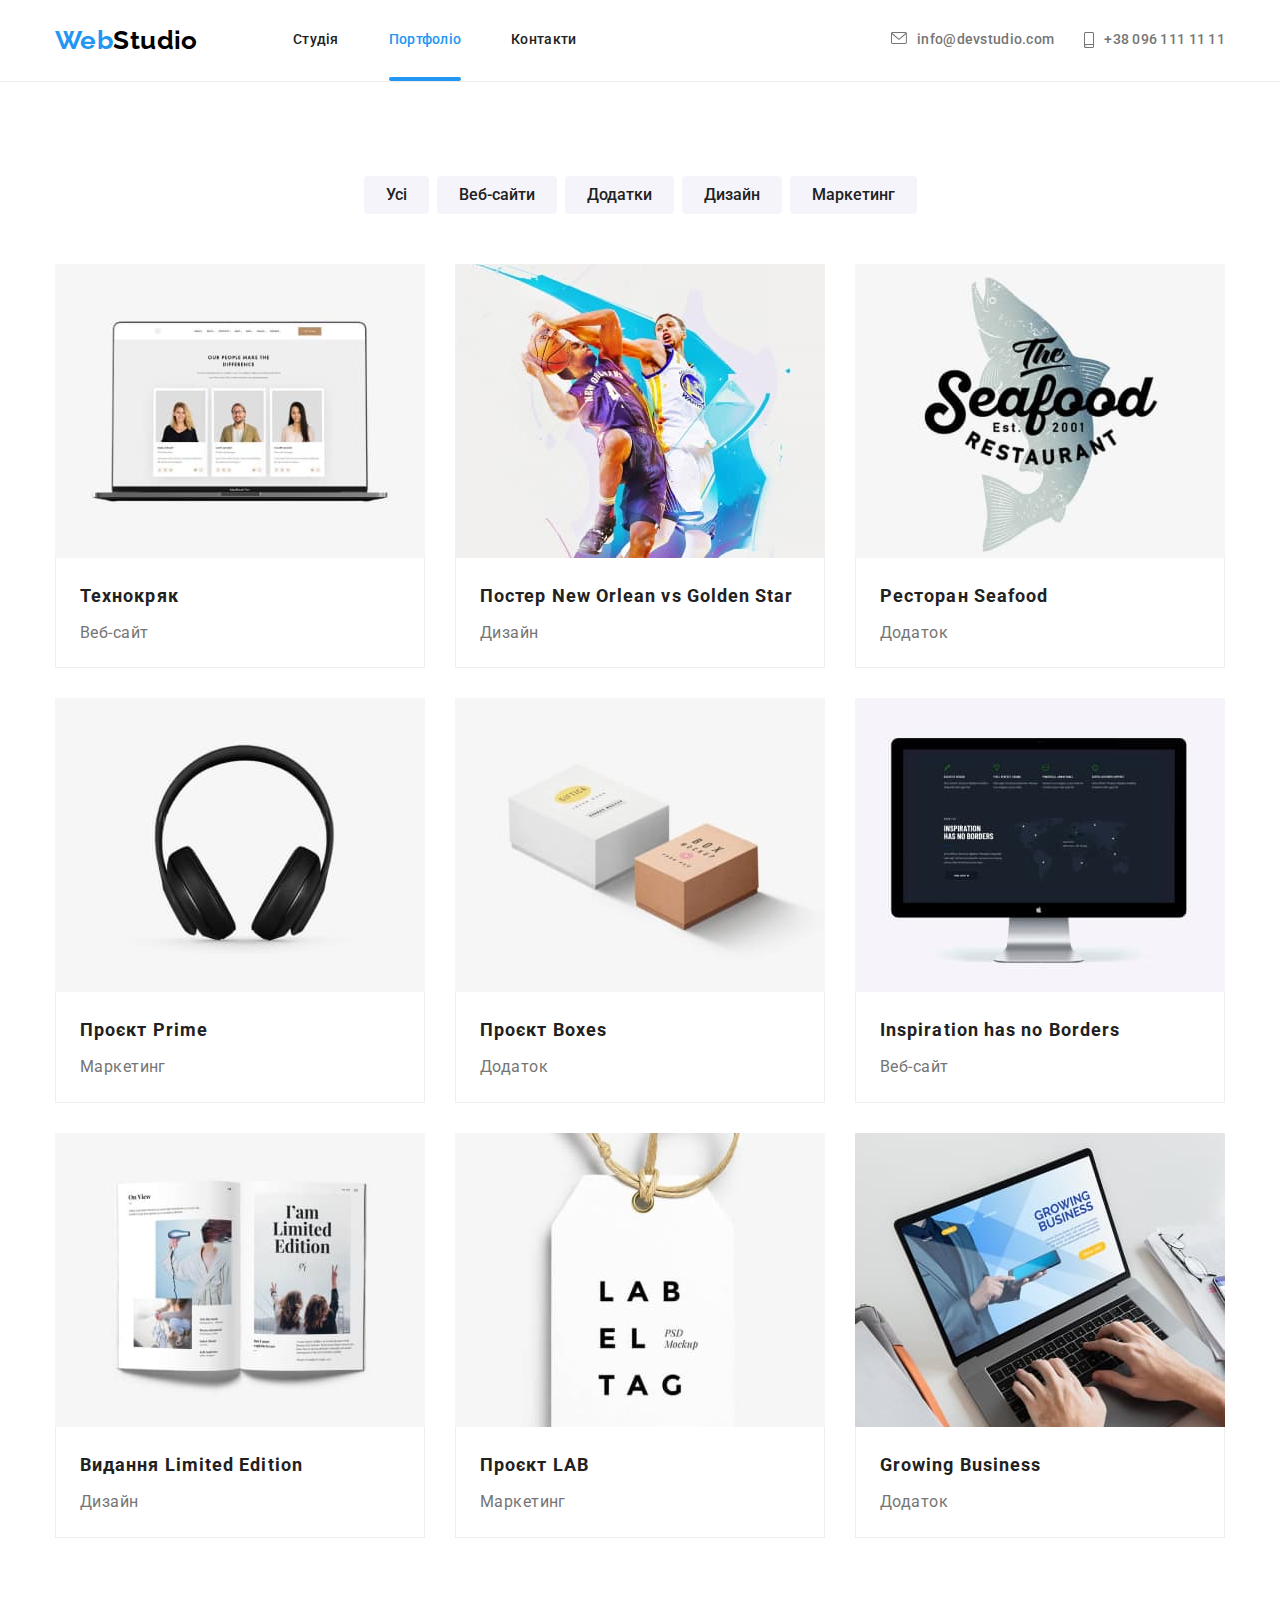
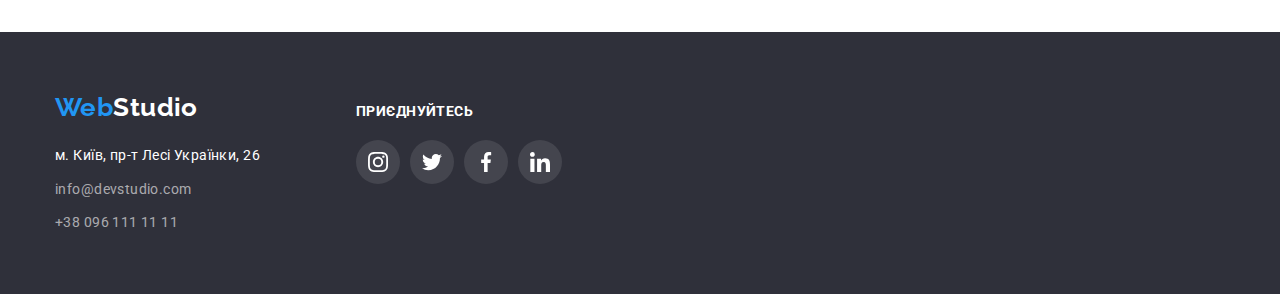
==== portfolio.html @ dd36f317 "Додає код" ====
<!DOCTYPE html>
<html lang="uk">
<head>
    <meta charset="UTF-8">
    <meta http-equiv="X-UA-Compatible" content="IE=edge">
    <meta name="viewport" content="width=device-width, initial-scale=1.0">
    <title>Document</title>

    <link href="https://fonts.googleapis.com/css2?family=Raleway:wght@700&family=Roboto:wght@400;500;700;900&display=swap" rel="stylesheet">

    <link rel="stylesheet" href="https://cdnjs.cloudflare.com/ajax/libs/modern-normalize/1.1.0/modern-normalize.min.css">

    <link rel="stylesheet" href="./css/styles.css">

   

</head>
<body>
    <!-- Шапка сайта -->
    <header class="header">
        <nav class="container main-nav">
            <a lang="en" href="./index.html" class="header-logo"><span class="web">Web</span><span
                    class="header-studio">Studio</span></a>
    
            <ul class="header-list">
                <li class="item"><a href="./index.html" class="link">Студія</a></li>
                <li class="item"><a href="./portfolio.html" class="link current">Портфоліо</a></li>
                <li class="item"><a href="" class="link">Контакти</a></li>
            </ul>
    
            <ul class="header-address-list">
                <li class="item"><a href="mailto:info@devstudio.com" class="address-mail">
                        <svg class="mail" width="16" height="12">
                            <use href="./images/icon.svg/header-symbol-defs.svg#mail"></use>
                        </svg>
                        info@devstudio.com
                    </a></li>
                <li class="item"><a href="tel:+380961111111" class="address-tel">
                        <svg class="phone" width="10" height="16">
                            <use href="./images/icon.svg/header-symbol-defs.svg#phone"></use>
                        </svg>
                        +38 096 111 11 11
                    </a></li>
            </ul>
        </nav>
    </header>

    <!-- Тіло сайта -->
    <main>
        <!-- Фільтр -->
        <section class="filter-section">
            <div class="container">
                <h1 class="visually-hidden">Фільтр</h1>
                <ul class="filter-list">
                    <li class="item"><button type="button" class="filter-button">Усі</button></li>
                    <li class="item"><button type="button" class="filter-button">Веб-сайти</button></li>
                    <li class="item"><button type="button" class="filter-button">Додатки</button></li>
                    <li class="item"><button type="button" class="filter-button">Дизайн</button></li>
                    <li class="item"><button type="button" class="filter-button">Маркетинг</button></li>
                </ul>

                <!-- Роботи -->
                <ul class="port-work-list">
                    <li class="item">
                        <a href="" class="portfolio-link">
                            <div class="work-div">
                                <img src="./images/(homework_2)_img_1.jpg" alt="Веб-сайт">
                                <p class="hover-text">
                                    Ресурс пропонує комплексні пропозиції з різним рівнем функціоналу та сервісів. 
                                    Все це дозволить відвідувачу отримати
                                    вичерпні відомості про компанію чи приватну особу.
                                </p>
                            </div>
                            <div class="filter-div">
                                <h2 class="filter-title">Технокряк</h2>
                                <p class="filter-text">Веб-сайт</p>
                            </div>
                        </a>
                    </li>
                    <li class="item">
                        <a href="" class="portfolio-link">
                            <div class="work-div">
                                <img src="./images/(homework_2)_img_2.jpg" alt="Баскетбол">
                                <p class="hover-text">
                                    Ресурс пропонує комплексні пропозиції з різним рівнем функціоналу та сервісів.
                                    Все це дозволить відвідувачу отримати
                                    вичерпні відомості про компанію чи приватну особу.
                                </p>
                            </div>
                            <div class="filter-div">
                                <h2 class="filter-title">Постер New Orlean vs Golden Star</h2>
                                <p class="filter-text">Дизайн</p>
                            </div>
                        </a>
                    </li>
                    <li class="item">
                        <a href="" class="portfolio-link">
                            <div class="work-div">
                                <img src="./images/(homework_2)_img_3.jpg" alt="Лого ресторану">
                                <p class="hover-text">
                                    Ресурс пропонує комплексні пропозиції з різним рівнем функціоналу та сервісів.
                                    Все це дозволить відвідувачу отримати
                                    вичерпні відомості про компанію чи приватну особу.
                                </p>
                            </div>
                            <div class="filter-div">
                                <h2 class="filter-title">Ресторан Seafood</h2>
                                <p class="filter-text">Додаток</p>
                            </div>
                        </a>
                    </li>
                    <li class="item">
                        <a href="" class="portfolio-link">
                            <div class="work-div">
                                <img src="./images/(homework_2)_img_4.jpg" alt="Навушники">
                                <p class="hover-text">
                                    Ресурс пропонує комплексні пропозиції з різним рівнем функціоналу та сервісів.
                                    Все це дозволить відвідувачу отримати
                                    вичерпні відомості про компанію чи приватну особу.
                                </p>
                            </div>
                            <div class="filter-div">
                                <h2 class="filter-title">Проєкт Prime</h2>
                                <p class="filter-text">Маркетинг</p>
                            </div>
                        </a>
                    </li>
                    <li class="item">
                        <a href="" class="portfolio-link">
                            <div class="work-div">
                                <img src="./images/(homework_2)_img_5.jpg" alt="Коробки">
                                <p class="hover-text">
                                    Ресурс пропонує комплексні пропозиції з різним рівнем функціоналу та сервісів.
                                    Все це дозволить відвідувачу отримати
                                    вичерпні відомості про компанію чи приватну особу.
                                </p>
                            </div>
                            <div class="filter-div">
                                <h2 class="filter-title">Проєкт Boxes</h2>
                                <p class="filter-text">Додаток</p>
                            </div>
                        </a>
                    </li>
                    <li class="item">
                        <a href="" class="portfolio-link">
                            <div class="work-div">
                                <img src="./images/(homework_2)_img_6.jpg" alt="Веб-сайт">
                                <p class="hover-text">
                                    Ресурс пропонує комплексні пропозиції з різним рівнем функціоналу та сервісів.
                                    Все це дозволить відвідувачу отримати
                                    вичерпні відомості про компанію чи приватну особу.
                                </p>
                            </div>
                            <div class="filter-div">
                                <h2 class="filter-title">Inspiration has no Borders</h2>
                                <p class="filter-text">Веб-сайт</p>
                            </div>
                        </a>
                    </li>
                    <li class="item">
                        <a href="" class="portfolio-link">
                            <div class="work-div">
                                <img src="./images/(homework_2)_img_7.jpg" alt="Журнал">
                                <p class="hover-text">
                                    Ресурс пропонує комплексні пропозиції з різним рівнем функціоналу та сервісів.
                                    Все це дозволить відвідувачу отримати
                                    вичерпні відомості про компанію чи приватну особу.
                                </p>
                            </div>
                            <div class="filter-div">
                                <h2 class="filter-title">Видання Limited Edition</h2>
                                <p class="filter-text">Дизайн</p>
                            </div>
                        </a>
                    </li>
                    <li class="item">
                        <a href="" class="portfolio-link">
                            <div class="work-div">
                                <img src="./images/(homework_2)_img_8.jpg" alt="Карточка">
                                <p class="hover-text">
                                    Ресурс пропонує комплексні пропозиції з різним рівнем функціоналу та сервісів.
                                    Все це дозволить відвідувачу отримати
                                    вичерпні відомості про компанію чи приватну особу.
                                </p>
                            </div>
                            <div class="filter-div">
                                <h2 class="filter-title">Проєкт LAB</h2>
                                <p class="filter-text">Маркетинг</p>
                            </div>
                        </a>
                    </li>
                    <li class="item">
                        <a href="" class="portfolio-link">
                            <div class="work-div">
                                <img src="./images/(homework_2)_img_9.jpg" alt="Веб-сайт">
                                <p class="hover-text">
                                    Ресурс пропонує комплексні пропозиції з різним рівнем функціоналу та сервісів.
                                    Все це дозволить відвідувачу отримати
                                    вичерпні відомості про компанію чи приватну особу.
                                </p>
                            </div>
                            <div class="filter-div">
                                <h2 class="filter-title">Growing Business</h2>
                                <p class="filter-text">Додаток</p>
                            </div>
                        </a>
                    </li>
                </ul>
            </div>
        </section>
    </main>

    <!-- Підвал -->
    <footer class="footer">
        <div class="container footer-flex">
            <div class="footer-div-address">
                <a lang="en" href="./index.html" class="footer-logo"><span class="footer-web">Web</span><span
                        class="footer-studio">Studio</span></a>
                <!-- Контакти -->
                <address class="address">
                    <ul class="footer-list">
                        <li class="item"><a href="https://goo.gl/maps/zjAsH4ex7NeBcbjW6" target="_blank"
                                class="footer-link">м. Київ, пр-т Лесі Українки, 26</a></li>
                        <li class="item"><a href="mailto:info@devstudio.com"
                                class="address-footer-mail">info@devstudio.com</a></li>
                        <li class="item"><a href="tel:+380961111111" class="address-footer-tel">+38 096 111 11 11</a></li>
                    </ul>
                </address>
            </div>
            <div class="footer-div-contact">
                <p class="come-in">ПРИЄДНУЙТЕСЬ</p>
                <ul class="footer-social-list">
                    <li class="item">
                        <a href="" class="footer-social-link" target="_blank" rel="noopener noreferrer"
                            aria-label="instagram icon">
                            <svg class="footer-social-icon" width="20" height="20">
                                <use href="./images/icon.svg/symbol-defs.svg#instagram"></use>
                            </svg>
                        </a>
                    </li>
                    <li class="item">
                        <a href="" class="footer-social-link" target="_blank" rel="noopener noreferrer"
                            aria-label="instagram icon">
                            <svg class="footer-social-icon" width="20" height="20">
                                <use href="./images/icon.svg/symbol-defs.svg#twitter"></use>
                            </svg>
                        </a>
                    </li>
                    <li class="item">
                        <a href="" class="footer-social-link" target="_blank" rel="noopener noreferrer"
                            aria-label="instagram icon">
                            <svg class="footer-social-icon" width="20" height="20">
                                <use href="./images/icon.svg/symbol-defs.svg#facebook"></use>
                            </svg>
                        </a>
                    </li>
                    <li class="item">
                        <a href="" class="footer-social-link" target="_blank" rel="noopener noreferrer"
                            aria-label="instagram icon">
                            <svg class="footer-social-icon" width="20" height="20">
                                <use href="./images/icon.svg/symbol-defs.svg#linkedin"></use>
                            </svg>
                        </a>
                    </li>
                </ul>
            </div>
        </div>
    </footer>

</body>
</html>
---- css/styles.css ----
/* INDEX.HTML */

:root {
    --primary-text-color: #757575;
    --title-text-color: #212121;
    --accent-color: #2196F3;
}

body {
    font-family: 'Roboto', sans-serif;
    font-size: 14px;
    letter-spacing: 0.03em;
    color:#212121;
}

ul {
    list-style:none;
    margin: 0;padding: 0;
}

h1,
h2,
h3,
h4,
h5,
h6 {
    margin: 0;
}

img {
    display: block;
    max-width: 100%;
    height: auto;
}

.container {
    padding-left: 15px;
    padding-right: 15px;
    margin-left: auto;
    margin-right: auto;

    width: 1200px;
    /* outline: 2px solid tomato; */
}

/* header */
.header {
    border-bottom: 1px solid #ECECEC;
}

.main-nav {
    display: flex;
    align-items: center;
}

.header-logo {
    padding-top: 25px;
    padding-bottom: 25px;
    text-decoration: none;

    width: 145px;
}

.web {
    font-family: 'Raleway';
    font-weight: 700;
    font-size: 26px;
    line-height: 1.19;
    color: var(--accent-color);
}

.header-studio {
    font-family: 'Raleway';
    font-weight: 700;
    font-size: 26px;
    line-height: 1.19;
    color: #000000;
}

.footer-web {
    font-family: 'Raleway';
    font-weight: 700;
    font-size: 26px;
    line-height: 1.19;
    color: var(--accent-color);
}

.footer-studio {
    font-family: 'Raleway';
    font-weight: 700;
    font-size: 26px;
    line-height: 1.19;
    color: #FFFFFF;
}

.header-list {
    display: flex;
    margin-left: 93px;
    width: 281px;
}

.header-list .item {
    margin-right: 50px;
}

.header-list .item:last-child {
    margin-right: 0px;
}

.link.current {
    color: var(--accent-color)
}

.link.current::after {
    content: "";
    position: absolute;
    width: 100%;
    height: 4px;
    border-radius: 2px;
    left: 0;
    bottom: -1px;

    background-color: var(--accent-color);
}

.link {
    position: relative;
    display: block;
    padding-top: 32px;
    padding-bottom: 32px;
    color: var(--title-text-color);
    font-weight: 500;
    line-height: 1.14;
    letter-spacing: 0.02em;
    text-decoration: none;

    transition: color 250ms cubic-bezier(0.4, 0, 0.2, 1);
}

.link:hover,
.link:focus {
    color: var(--accent-color);
}

.header-address-list {
    display: flex;
    margin-left: auto;
}

.header-address-list .item + .item {
    margin-left: 30px;
}

.mail {
    margin-right: 10px;
    fill: currentColor;
}

.phone {
    margin-right: 10px;
    fill: currentColor;
}

.address-mail,
.address-tel {
    display: inline-flex;
    padding-top: 32px;
    padding-bottom: 32px;
    font-weight: 500;
    line-height: 1.14;
    letter-spacing: 0.02em;
    text-decoration: none;
    color: var(--primary-text-color);

    transition: color 250ms cubic-bezier(0.4, 0, 0.2, 1);
}

.address-mail:hover,
.address-mail:focus {
    color: var(--accent-color);
}

.address-tel:hover,
.address-tel:focus {
    color: var(--accent-color);
}

/* main */
.visually-hidden {
    position: absolute;
    white-space: nowrap;
    width: 1px;
    height: 1px;
    overflow: hidden;
    border: 0;
    padding: 0;
    clip: rect(0 0 0 0);
    clip-path: inset(50%);
    margin: -1px;
}

.section {
    padding-top: 94px;
    padding-bottom: 94px;
}

/* hero-section */
.hero-section {
    max-width: 1600px;
    height: 600px;
    text-align: center;
    background-color: #2F303A;
    background-image: linear-gradient(
        to right,
        rgba(47, 48, 58, 0.4),
        rgba(47, 48, 58, 0.4)), 
        url(../images/hero-img.jpg);
}

.hero-div {
    padding-top: 200px;
    padding-bottom: 200px;
}

.hero-title {
    margin-bottom: 30px;
    margin-left: auto;
    margin-right: auto;
    width: 696px;

    color: #FFFFFF;
    font-weight: 900;
    font-size: 44px;
    line-height: 1.36;
    text-align: center;
    letter-spacing: 0.06em;
    text-transform: uppercase;
}

.hero-button {
    display: inline-block;
    border: 0px;
    border-radius: 4px;
    padding: 10px 32px;

    color: #FFFFFF;
    background-color: var(--accent-color);
   
    font-weight: 700;
    font-size: 16px;
    line-height: 1.87;
    align-items: center;
    text-align: center;
    letter-spacing: 0.06em;
    cursor: pointer;
}

/* feature-section */
.feature-list {
    display: flex;
    margin: 0;
    padding: 0;
}

.feature-list .item {
    margin-right: 30px;
    width: 270px;
}

.feature-list .item::before {
    display: block;
    content: "";
    height: 120px;
    margin-bottom: 30px;
    background-size: 70px 70px;
    background-repeat: no-repeat;
    background-position: center;
    background-color: #F5F4FA;
}

.feature-list .item:nth-child(1)::before {
    background-image: url(../images/icon.svg/antenna.svg);
}

.feature-list .item:nth-child(2)::before {
    background-image: url(../images/icon.svg/clock.svg);
}

.feature-list .item:nth-child(3)::before {
    background-size: 70px 53.6px;
    background-image: url(../images/icon.svg/Vector.svg);
}

.feature-list .item:nth-child(4)::before {
    background-image: url(../images/icon.svg/astronaut.svg);
}

.feature-list .item:last-child {
    margin-right: 0px;
}

.feature-title {
    margin-bottom: 10px;

    color: var(--title-text-color);
    font-size: 14px;
    font-weight: 700;
    line-height: 1.14;
    text-transform: uppercase;
}

.feature-text {
    margin-top: 0px;
    color: var(--primary-text-color);
    line-height: 1.71;
}

/* our-work-section */
.main-our-work {
    padding-top: 0;
}

.work-list {
    display: flex;
}

.work-list .item {
    margin-right: 30px;
}

.work-list .item:last-child {
    margin-right: 0px;
}

.our-work-title {
    margin-top: 0px;
    margin-bottom: 50px;

    color: var(--title-text-color);
    font-weight: 700;
    font-size: 36px;
    line-height: 1.16;
    text-align: center;
}

.our-work-div {
    position: relative;
}

.our-work-text {
    position: absolute;
    display: flex;
    font-weight: 700;
    font-size: 14px;
    line-height: 1.14;
    letter-spacing: 0.03em;
    text-transform: uppercase;
    justify-content: center;
    align-items: center;

    height: 70px;
    width: 100%;
    margin: 0;
    bottom: 0;

    color: #FFFFFF;
    background-color: rgba(47, 48, 58, 0.8);
}

/* team-section */
.main-team {
    background-color: #F5F4FA;
}

.team-list {
    display: flex;
    margin: 0;
    padding: 0;
}

.team-list .item {
    margin-right: 30px;

    background-color: #FFFFFF;
    box-shadow: 0px 1px 3px rgba(0, 0, 0, 0.12), 0px 1px 1px rgba(0, 0, 0, 0.14), 0px 2px 1px rgba(0, 0, 0, 0.2);
    border-radius: 0px 0px 4px 4px;
    
}

.team-list .item:last-child {
    margin-right: 0px;
}

.team-title {
    margin-bottom: 50px;

    color: var(--title-text-color);
    font-weight: 700;
    font-size: 36px;
    line-height: 1.16;
    text-align: center;
}

.team-div {
    padding-top: 30px;
    margin-bottom: 16px;
}

.member-team-title {
    margin-bottom: 10px;

    color: var(--title-text-color);
    text-align: center;
    font-weight: 500;
    font-size: 16px;
    line-height: 1.18;
}

.member-team-text {
    margin: 0px;

    color: var(--primary-text-color);
    text-align: center;
    font-size: 16px;
    line-height: 1.18;
}

.team-social-list {
    display: flex;
    justify-content: center;
    align-items: center;
    padding-bottom: 30px;
}

.team-social-list .item {
    margin-right: 10px;
    width: 44px;
    height: 44px;
    box-shadow: none;
}

.team-social-list .item:last-child {
    margin-right: 0px;
}

.team-social-link {
    display: flex;
    justify-content: center;
    align-items: center;
    border-radius: 50%;
    width: 100%;
    height: 100%;
    fill: #AFB1B8;
    background-color: #fff;

    transition: background-color 250ms cubic-bezier(0.4, 0, 0.2, 1),
    fill 250ms cubic-bezier(0.4, 0, 0.2, 1);
}


.team-social-link:hover,
.team-social-link:focus {
    background-color: var(--accent-color);
    fill: #fff;
}

/* Логотипи компаній */

.client {
    font-weight: 700;
    font-size: 36px;
    line-height: 1.16;
    text-align: center;
    letter-spacing: 0.03em;

    margin-bottom: 50px;
}

.company-icon-list {
    display: flex;
    justify-content: center;
    align-items: center;
}

.company-icon-list .item {
    margin-right: 30px;
    width: 170px;
    height: 92px;
}

.company-icon-list .item:last-child {
    margin-right: 0;
}

.company-social-link {
    display: flex;
    justify-content: center;
    align-items: center;
    width: 100%;
    height: 100%;
    border: 1px solid #AFB1B8;
    border-radius: 4px;
    fill: #AFB1B8;

    transition: border 250ms cubic-bezier(0.4, 0, 0.2, 1),
    fill 250ms cubic-bezier(0.4, 0, 0.2, 1);
}

.company-social-link:hover,
.company-social-link:focus {
    fill: var(--accent-color);
    border: 1px solid var(--accent-color);
    border-radius: 4px;
}

/* footer */

.footer {
    padding-top: 60px;
    padding-bottom: 60px;

    background-color: #2F303A;
}

.footer-flex {
    display: flex;
    align-items: baseline;
}

.footer-div-contact {
    margin-left: 70px;
}

.footer-logo {
    display: inline-block;
    margin-bottom: 20px;
    text-decoration: none;
}

.footer-list {
    width: 231px;
}

.footer-list .item {
    margin-bottom: 9px;
}

.footer-list .item:last-child {
    margin-bottom: 0px;
}

.footer-link {
    color: #FFFFFF;
    font-style: normal;
    line-height: 1.74;
    text-decoration: none;
}

.address-footer-mail,
.address-footer-tel {
    color: rgba(255, 255, 255, 0.6);
    font-style: normal;
    line-height: 1.74;
    text-decoration: none;
}

.come-in {
    font-weight: 700;
    font-size: 14px;
    line-height: 1.14;
    letter-spacing: 0.03em;
    text-transform: uppercase;

    margin-top: 0;
    margin-bottom: 20px;

    color: #FFFFFF;
}

.footer-social-list {
    display: flex;
    justify-content: center;
    align-items: center;
}

.footer-social-list .item {
    margin-right: 10px;
    width: 44px;
    height: 44px;
}

.footer-social-list .item:last-child {
    margin-right: 0px;
}

.footer-social-link {
    display: flex;
    justify-content: center;
    align-items: center;
    border-radius: 50%;
    width: 100%;
    height: 100%;
    fill: #fff;
    background-color: rgba(255, 255, 255, 0.1);

    transition: background-color 250ms cubic-bezier(0.4, 0, 0.2, 1),
    fill 250ms cubic-bezier(0.4, 0, 0.2, 1);
}

.footer-social-link:hover,
.footer-social-link:focus {
    fill: #fff;
    background-color: var(--accent-color);
}

.footer-div-subscribe {
    margin-left: auto;
}

.subscribe {
    font-weight: 700;
    font-size: 14px;
    line-height: 1.14px;
    letter-spacing: 0.03em;
    text-transform: uppercase;

    margin-bottom: 20px;
    
    color: #FFFFFF;
}

.mail-sb {
    font-size: 16px;
    line-height: 20px;

    color: rgba(255, 255, 255, 0.6);
}

.submit {
    margin-left: 12px;
}

.telegram {
    display: flex;
    justify-content: center;
    align-items: center;

    margin-left: 10px;
    width: 200px;
    height: 50px;
}

/* PORTFOLIO.HTML */
.filter-section {
    padding-top: 94px;
    padding-bottom: 94px;
}

.filter-list {
    display: flex;
    margin-bottom: 50px;
    justify-content: center;
}

.filter-list .item {
    margin-right: 8px;
}

.filter-list .item:last-child {
    margin-right: 0px;
}

.filter-button {
    padding: 6px 22px;
    border: 0px;
    border-radius: 4px;

    color: var(--title-text-color);
    font-family: inherit;
    background-color: #F5F4FA;
    font-weight: 500;
    font-size: 16px;
    line-height: 1.6;
    cursor: pointer;

    transition: background-color 250ms cubic-bezier(0.4, 0, 0.2, 1),
    color 250ms cubic-bezier(0.4, 0, 0.2, 1),
    box-shadow 250ms cubic-bezier(0.4, 0, 0.2, 1);
}

.filter-button:hover,
.filter-button:focus {
    color: #FFFFFF;
    background-color: var(--accent-color);
    box-shadow: 0px 3px 1px rgba(0, 0, 0, 0.1), 0px 1px 2px rgba(0, 0, 0, 0.08), 0px 2px 2px rgba(0, 0, 0, 0.12);
    border-radius: 4px;
}

/* Роботи */
.port-work-section {
    padding-bottom: 94px;
}

.port-work-list {
    display: flex;
    margin: 0;
    padding: 0px;
    flex-wrap: wrap;
    gap: 30px;
}

.port-work-list .item {
    /* margin-right: 30px; */
    /* margin-bottom: 30px; */
    flex-basis: calc((100% - 60px) / 3);
}

.port-work-list .item:nth-child(3n) {
    margin-right: 0px;
}

.port-work-list .item:nth-child(n + 7) {
    margin-bottom: 0px;
}

.portfolio-link {
    display: block;
    text-decoration: none;
}

.portfolio-link:hover,
.portfolio-link:focus {
    box-shadow: 0px 1px 1px rgba(0, 0, 0, 0.12), 0px 4px 4px rgba(0, 0, 0, 0.06), 1px 4px 6px rgba(0, 0, 0, 0.16);
}

.filter-div {
    border-left: 1px solid #EEEEEE;
    border-right: 1px solid #EEEEEE;
    border-bottom: 1px solid #EEEEEE;
    padding: 20px 24px;
    width: 370px;
}

.filter-title {
    margin-bottom: 4px;

    color: var(--title-text-color);
    font-weight: 700;
    font-size: 18px;
    line-height: 2;    
    letter-spacing: 0.06em;
}

.filter-text {
    margin: 0;

    color: var(--primary-text-color);
    font-size: 16px;
    line-height: 1.87;
}

.work-div {
    position: relative;
    overflow: hidden;
}

.hover-text {
    position: absolute;
    display: block;
    font-size: 18px;
    line-height: 1.55;
    letter-spacing: 0.03em;

    padding: 63px 24px;
    margin: 0;
    bottom: 0;
    height: 100%;
    width: 100%;

    color: #FFFFFF;
    background-color: rgba(33, 150, 243, 0.9);

    transform: translateY(100%);
    transition: transform 250ms cubic-bezier(0.4, 0, 0.2, 1);
}

.port-work-list .item:hover .hover-text,
.work-div:focus {
    transform: translateY(0px);
}

/* Модальне вікно */

.backdrop {
    position: fixed;

    top: 0;
    left: 0;
    width: 100%;
    height: 100%;
    background-color: rgba(0, 0, 0, 0.2);

    transition: opacity 150ms linear,
    visibility 150ms linear;
}

.backdrop.is-hidden {
    opacity: 0;
    visibility: hidden;
    pointer-events: none;
}

.modal {
    position: absolute;

    top: 50%;
    left: 50%;
    transform: translate(-50%, -50%);

    min-width: 528px;
    min-height: 581px;
    border-radius: 4px;
    box-shadow: 0px 1px 3px rgba(0, 0, 0, 0.12), 0px 1px 1px rgba(0, 0, 0, 0.14), 0px 2px 1px rgba(0, 0, 0, 0.2);

    background-color: #FFFFFF;

    transition: transform 150ms cubic-bezier(0, 0, 1, 1),
    opacity 150ms cubic-bezier(0, 0, 1, 1);
}

.backdrop.is-hidden .modal {
    opacity: 0;
    transform: translate(-50%, -70%);
}

.modal-button {
    position: absolute;
    padding: 0;
    width: 30px;
    height: 30px;

    top: 8px;
    right: 8px;
    left: auto;

    display: inline-flex;
    justify-content: center;
    align-items: center;

    border: 1px solid rgba(0, 0, 0, 0.1);
    border-radius: 50%;
    cursor: pointer;

    background-color: #fff;
}

.modal-button-icon {
    fill: #000000;
}
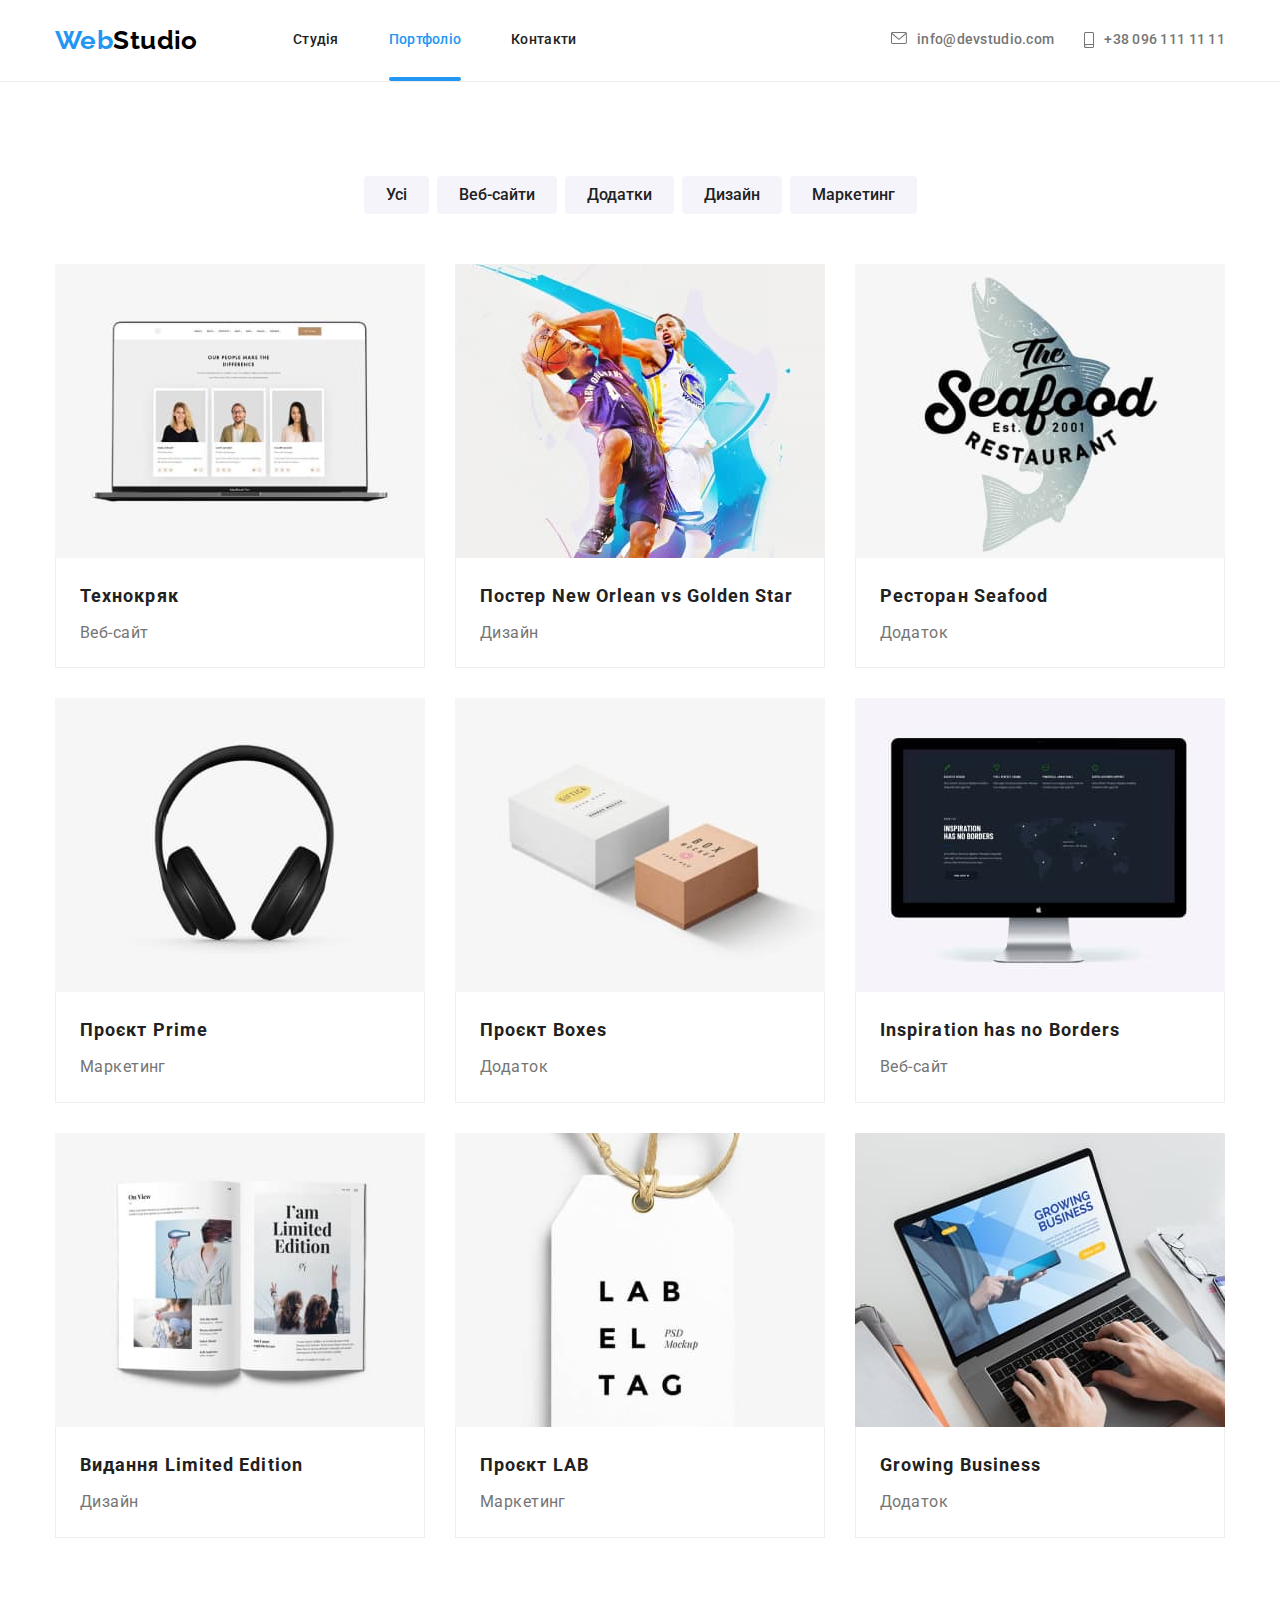
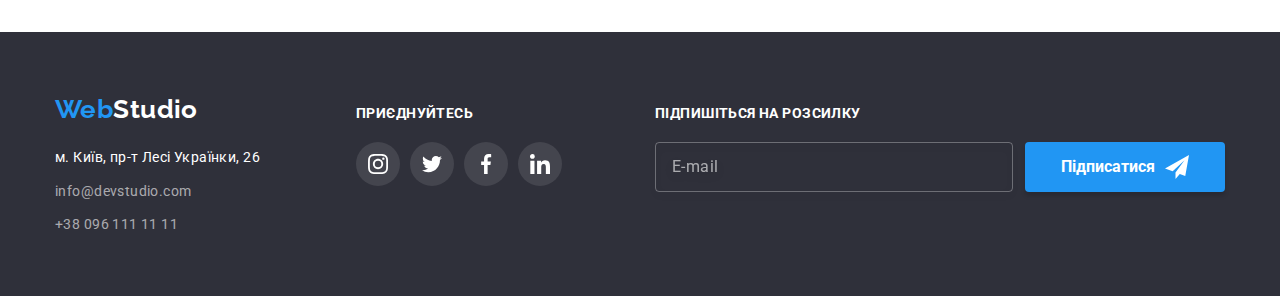
==== commit 7451a8db: "Редагує код" ====
--- a/portfolio.html
+++ b/portfolio.html
@@ -240,7 +240,7 @@
                     </li>
                     <li class="item">
                         <a href="" class="footer-social-link" target="_blank" rel="noopener noreferrer"
-                            aria-label="instagram icon">
+                            aria-label="twitter icon">
                             <svg class="footer-social-icon" width="20" height="20">
                                 <use href="./images/icon.svg/symbol-defs.svg#twitter"></use>
                             </svg>
@@ -248,7 +248,7 @@
                     </li>
                     <li class="item">
                         <a href="" class="footer-social-link" target="_blank" rel="noopener noreferrer"
-                            aria-label="instagram icon">
+                            aria-label="facebook icon">
                             <svg class="footer-social-icon" width="20" height="20">
                                 <use href="./images/icon.svg/symbol-defs.svg#facebook"></use>
                             </svg>
@@ -256,13 +256,28 @@
                     </li>
                     <li class="item">
                         <a href="" class="footer-social-link" target="_blank" rel="noopener noreferrer"
-                            aria-label="instagram icon">
+                            aria-label="linkedin icon">
                             <svg class="footer-social-icon" width="20" height="20">
                                 <use href="./images/icon.svg/symbol-defs.svg#linkedin"></use>
                             </svg>
                         </a>
                     </li>
                 </ul>
+            </div>
+            <div class="footer-div-subscribe">
+                <p class="subscribe">ПІДПИШІТЬСЯ НА РОЗСИЛКУ</p>
+                <div class="submit-div">
+                    <form class="form-sb">
+                        <label for="mail-sb"></label>
+                        <input type="email" name="footer-email" id="mail-sb" class="footer-email" placeholder="E-mail">
+    
+                        <button type="submit" class="submit">Підписатися
+                            <svg class="telegram" width="24" height="24">
+                                <use href="./images/icon.svg/symbol-defs.svg#telegram"></use>
+                            </svg>
+                        </button>
+                    </form>
+                </div>
             </div>
         </div>
     </footer>
--- a/css/styles.css
+++ b/css/styles.css
@@ -620,16 +620,32 @@
 .subscribe {
     font-weight: 700;
     font-size: 14px;
-    line-height: 1.14px;
+    line-height: 1.14;
     letter-spacing: 0.03em;
     text-transform: uppercase;
-
-    margin-bottom: 20px;
     
     color: #FFFFFF;
 }
 
-.mail-sb {
+.form-sb {
+    display: flex;
+    margin-top: 20px;
+}
+
+.footer-email {
+    width: 358px;
+    height: 50px;
+    padding: 15px 16px;
+    letter-spacing: 0.03em;
+
+    border: 1px solid rgba(255, 255, 255, 0.3);
+    filter: drop-shadow(0px 4px 4px rgba(0, 0, 0, 0.15));
+    border-radius: 4px;
+    background-color: rgba(0, 0, 0, 0);
+    color: #FFFFFF;
+}
+
+.form-sb input::placeholder {
     font-size: 16px;
     line-height: 20px;
 
@@ -637,17 +653,30 @@
 }
 
 .submit {
+    display: flex;
+    justify-content: center;
+    align-items: center;
+
+    font-weight: 700;
+    font-size: 16px;
+    line-height: 1.87;
     margin-left: 12px;
-}
-
-.telegram {
-    display: flex;
-    justify-content: center;
-    align-items: center;
-
-    margin-left: 10px;
+
     width: 200px;
     height: 50px;
+
+    color: #FFFFFF;
+    background-color: var(--accent-color);
+    box-shadow: 0px 4px 4px rgba(0, 0, 0, 0.15);
+    border: 0;
+    border-radius: 4px;
+    cursor: pointer;
+}
+
+.telegram {
+    margin-left: 10px;
+
+    fill: #FFFFFF;
 }
 
 /* PORTFOLIO.HTML */
@@ -812,6 +841,8 @@
 
 .modal {
     position: absolute;
+    display: flex;
+    padding: 40px;
 
     top: 50%;
     left: 50%;
@@ -851,9 +882,311 @@
     border-radius: 50%;
     cursor: pointer;
 
+    fill: #000000;
     background-color: #fff;
 }
 
-.modal-button-icon {
-    fill: #000000;
+.modal-button:hover {
+    fill: var(--accent-color);
+}
+
+/* Form */
+.data-text {
+    margin: 0;
+
+    font-weight: 700;
+    font-size: 20px;
+    line-height: 1.15;
+    letter-spacing: 0.03em;
+    text-align: center;
+    
+    color: #212121;
+}
+
+/* Name */
+.data-name-div {
+    display: flex;
+    flex-direction: column;
+
+    margin-top: 12px;
+    margin-bottom: 10px;
+}
+
+.data-name-bf {
+    font-size: 12px;
+    line-height: 1.16;
+    letter-spacing: 0.01em;
+
+    margin-bottom: 4px;
+    
+    color: #757575;
+}
+
+.icon-name-div {
+    position: relative;
+}
+
+.icon-data-name {
+    position: absolute;
+    top: 11px;
+    left: 12px;
+
+    fill: #212121;
+    transition: fill 250ms cubic-bezier(0.4, 0, 0.2, 1);
+}
+
+.data-name {
+    width: 448px;
+    height: 40px;
+    padding-left: 42px;
+
+    border: 1px solid rgba(33, 33, 33, 0.2);
+    border-radius: 4px;
+    cursor: pointer;
+
+    transition: border-color 250ms cubic-bezier(0.4, 0, 0.2, 1);
+}
+
+.data-name:hover,
+.data-name:focus {
+    border-color: var(--accent-color);
+}
+
+.data-name:hover+.icon-data-name,
+.data-name:focus+.icon-data-name {
+    fill: var(--accent-color);
+}
+
+/* Tel */
+.data-tel-div {
+    display: flex;
+    flex-direction: column;
+
+    margin-bottom: 10px;
+}
+.data-tel-bf {
+    font-size: 12px;
+    line-height: 1.16;
+    letter-spacing: 0.01em;
+
+    margin-bottom: 4px;
+
+    color: #757575;
+}
+
+.icon-tel-div {
+    position: relative;
+}
+
+.icon-data-tel {
+    position: absolute;
+    top: 11px;
+    left: 12px;
+
+    fill: #212121;
+    transition: fill 250ms cubic-bezier(0.4, 0, 0.2, 1);
+}
+
+.data-tel {
+    width: 448px;
+    height: 40px;
+    padding-left: 42px;
+
+    border: 1px solid rgba(33, 33, 33, 0.2);
+    border-radius: 4px;
+    cursor: pointer;
+
+    transition: border-color 250ms cubic-bezier(0.4, 0, 0.2, 1);
+}
+
+.data-tel:hover, 
+.data-tel:focus {
+    border-color: var(--accent-color);
+}
+
+.data-tel:hover + .icon-data-tel,
+.data-tel:focus+.icon-data-tel {
+    fill: var(--accent-color);
+}
+
+/* Mail */
+.data-mail-div {
+    display: flex;
+    flex-direction: column;
+
+    margin-bottom: 10px;
+}
+
+.data-mail-bf {
+    font-size: 12px;
+    line-height: 1.16;
+    letter-spacing: 0.01em;
+
+    margin-bottom: 4px;
+
+    color: #757575;
+}
+
+.icon-mail-div {
+    position: relative;
+}
+
+.icon-data-mail {
+    position: absolute;
+    top: 11px;
+    left: 12px;
+
+    fill: #212121;
+    transition: fill 250ms cubic-bezier(0.4, 0, 0.2, 1);
+}
+
+.data-mail {
+    width: 448px;
+    height: 40px;
+    padding-left: 42px;
+
+    border: 1px solid rgba(33, 33, 33, 0.2);
+    border-radius: 4px;
+    cursor: pointer;
+
+    transition: border-color 250ms cubic-bezier(0.4, 0, 0.2, 1);
+}
+
+.data-mail:hover,
+.data-mail:focus {
+    border-color: var(--accent-color);
+}
+
+.data-mail:hover+.icon-data-mail,
+.data-mail:focus+.icon-data-mail {
+    fill: var(--accent-color);
+}
+
+/* Comment */
+.data-comment-div {
+    display: flex;
+    flex-direction: column;
+    
+    margin-bottom: 20px;
+}
+
+.comment-bf {
+    font-size: 12px;
+    line-height: 1.16;
+    letter-spacing: 0.01em;
+
+    margin-bottom: 4px;
+    
+    color: #757575;
+}
+
+.data-comment {
+    max-width: 448px;
+    max-height: 120px;
+    min-width: 448px;
+    min-height: 120px;
+    padding: 12px 16px;
+
+    border: 1px solid rgba(33, 33, 33, 0.2);
+    border-radius: 4px;
+
+    transition: border-color 250ms cubic-bezier(0.4, 0, 0.2, 1);
+}
+
+.data-comment:hover,
+.data-comment:focus {
+    border-color: var(--accent-color);
+}
+
+.data-comment-div textarea::placeholder {
+    font-size: 12px;
+    line-height: 1.16;
+    letter-spacing: 0.01em;
+    
+    color: rgba(117, 117, 117, 0.5);
+}
+
+/* Accept */
+.accept-div {
+    display: flex;
+    justify-content: center;
+    align-items: center;
+
+    margin-bottom: 30px;
+}
+
+.accept {
+    -webkit-appearance: none;
+    -moz-appearance: none;
+    appearance: none;
+
+    position: absolute;
+}
+
+.accept-icon {
+    display: inline-block;
+    width: 16px;
+    height: 15px;
+    margin-right: 8.3px;
+
+    border: 2px solid #212121;
+    border-radius: 2px;
+    cursor: pointer;
+
+    transition: background-color 250ms cubic-bezier(0.4, 0, 0.2, 1),
+    background-image 250ms cubic-bezier(0.4, 0, 0.2, 1);
+}
+
+.accept:checked + .accept-icon {
+    border-color: transparent;
+    background-size: contain;
+    background-position: center;
+    background-origin: border-box;
+    background-color: var(--accent-color);
+    background-image: url(../images/icon.svg/icon-check.svg);
+}
+
+.accept-text {
+    display: flex;
+    justify-content: center;
+    align-items: center;
+
+    font-size: 14px;
+    line-height: 1.7;
+    letter-spacing: 0.03em;
+    
+    color: #757575;
+}
+
+.accept-link {
+    font-size: 14px;
+    line-height: 1.71;
+    letter-spacing: 0.03em;
+    text-decoration-line: underline;
+
+    margin-left: 4px;
+
+    color: var(--accent-color);
+}
+
+.send-div {
+    display: flex;
+    justify-content: center;
+}
+
+.send {
+    width: 200px;
+    height: 50px;
+
+    font-weight: 700;
+    font-size: 16px;
+    line-height: 1.87;
+    letter-spacing: 0.06em;
+    
+    color: #FFFFFF;
+    background: #2196F3;
+    box-shadow: 0px 4px 4px rgba(0, 0, 0, 0.15);
+    border: 0;
+    border-radius: 4px;
+    cursor: pointer;
 }